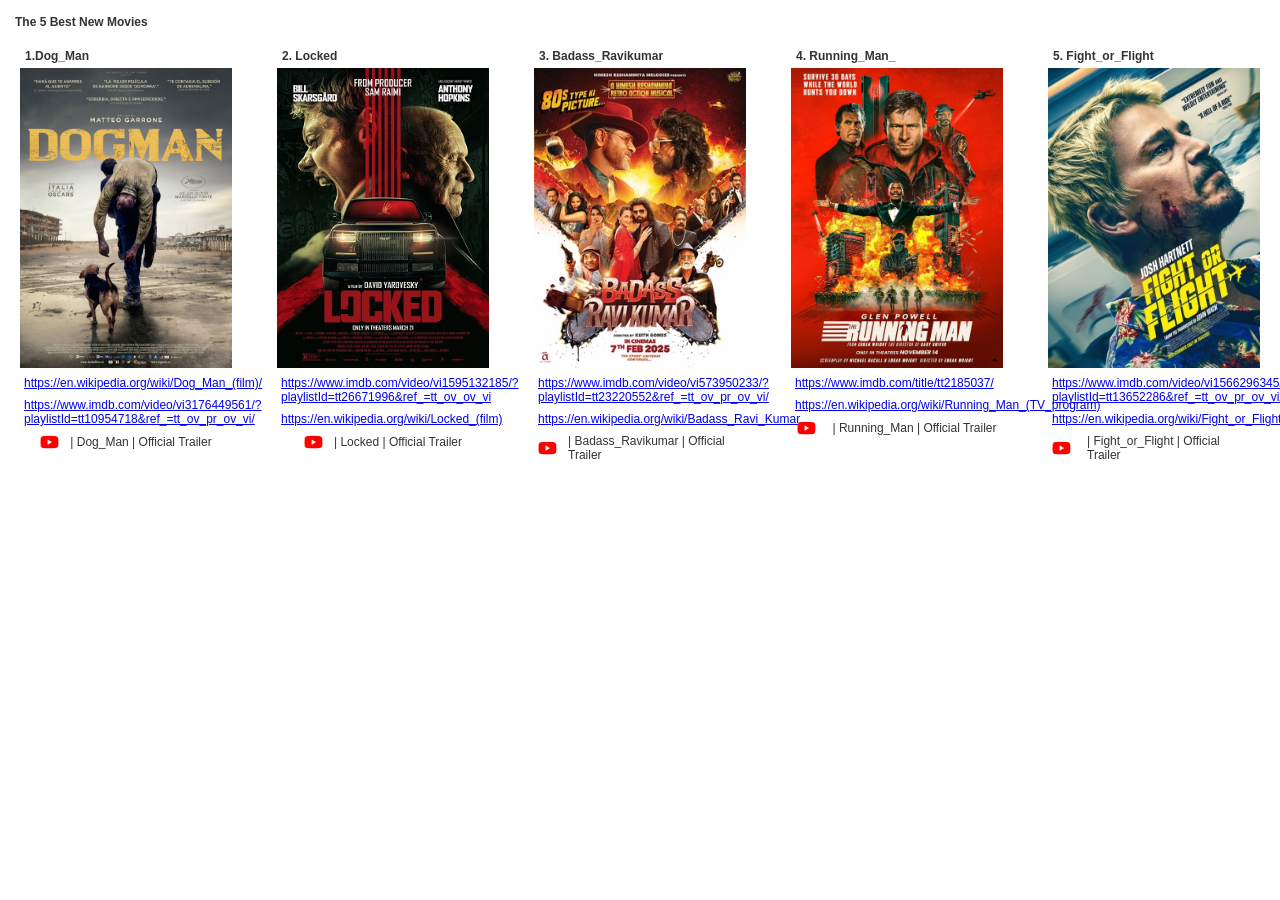
==== index.html @ d8723e89 "update" ====
<!DOCTYPE html>
<html lang="en">
<head>
    <meta charset="UTF-8">
    <meta name="viewport" content="width=device-width, initial-scale=1.0">
    <title>Responsive Layout</title>
    <link rel="stylesheet" href="style.css">
</head>
<body>

       <div class="wrapper">
    <h4>The 5 Best New Movies</h4>
    <div class="container">
        <!-- content -->
    </div>
</div>

    <div class="container">
        <div class="movie">
            <div class="header">
                <h4>1.Dog_Man</h4>
            </div>
            <div class="body">
                <img src="./images/Dog_man.jpg" alt="">
            </div>
            <div class="footer">
                <a href="https://en.wikipedia.org/wiki/Dog_Man_(film)/">https://en.wikipedia.org/wiki/Dog_Man_(film)/</a>
                <a href="https://www.imdb.com/video/vi3176449561/?playlistId=tt10954718&ref_=tt_ov_pr_ov_vi/">https://www.imdb.com/video/vi3176449561/?playlistId=tt10954718&ref_=tt_ov_pr_ov_vi/</a>
                <a href="https://www.youtube.com/watch?v=QaJbAennB_Q/" target="_blank" style="text-decoration: none;display: flex;justify-content: center;align-items: center;color:#333;">
                    <img src="./images/youtube.png" alt="YouTube Logo" style="margin-right: 10px;">
                    <span> | Dog_Man | Official Trailer</span>
                </a>
            </div>
        </div>

        <div class="movie">
            <div class="header">
                <h4>2. Locked</h4>
            </div>
            <div class="body">
                <img src="./images/Locked.jpg" alt="">
            </div>
            <div class="footer">
                <a href="https://www.imdb.com/video/vi1595132185/?playlistId=tt26671996&ref_=tt_ov_ov_vi">https://www.imdb.com/video/vi1595132185/?playlistId=tt26671996&ref_=tt_ov_ov_vi</a>
                <a href="https://en.wikipedia.org/wiki/Locked_(film)/">https://en.wikipedia.org/wiki/Locked_(film)</a>
                <a href="https://www.youtube.com/watch?v=MHAf0S9kEZw/" target="_blank" style="text-decoration: none;display: flex;justify-content: center;align-items: center;color:#333;">
                <img src="./images/youtube.png" alt="YouTube Logo" style="margin-right: 10px;">
                <span> | Locked | Official Trailer</span>
                </a>
            </div>
        </div>

        <div class="movie">
            <div class="header">
                <h4>3. Badass_Ravikumar</h4>
            </div>
            <div class="body">
                <img src="./images/Badass_Ravikumar.jpg" alt="">
            </div>
            <div class="footer">
                <a href="https://www.imdb.com/video/vi573950233/?playlistId=tt23220552&ref_=tt_ov_pr_ov_vi/">https://www.imdb.com/video/vi573950233/?playlistId=tt23220552&ref_=tt_ov_pr_ov_vi/</a>
                <a href="https://en.wikipedia.org/wiki/Badass_Ravi_Kumar/">https://en.wikipedia.org/wiki/Badass_Ravi_Kumar</a>
                <a href="https://www.youtube.com/watch?v=hWBdGt_CaZM/" target="_blank" style="text-decoration: none;display: flex;justify-content: center;align-items: center;color:#333;">
                    <img src="./images/youtube.png" alt="YouTube Logo" style="margin-right: 10px;">
                    <span> | Badass_Ravikumar | Official Trailer</span>
                </a>
            </div>
        </div>

        <div class="movie">
            <div class="header">
                <h4>4. Running_Man_</h4>
            </div>
            <div class="body">
                <img src="./images/Running_Man.jpg" alt="">
            </div>
            <div class="footer">
                <a href="https://www.imdb.com/title/tt2185037/">https://www.imdb.com/title/tt2185037/</a>
                <a href="https://en.wikipedia.org/wiki/Running_Man_(TV_program)/">https://en.wikipedia.org/wiki/Running_Man_(TV_program)</a>
                <a href="https://www.youtube.com/watch?v=KD18ddeFuyM/" target="_blank" style="text-decoration: none;display: flex;justify-content: center;align-items: center;color:#333;">
                    <img src="./images/youtube.png" alt="YouTube Logo" style="margin-right: 15px;">
                    <span> | Running_Man | Official Trailer</span>
                </a>
            </div>
        </div>

        <div class="movie">
            <div class="header">
                <h4>5. Fight_or_Flight</h4>
            </div>
            <div class="body">
                <img src="./images/Fight_or_Flight.jpeg" alt="">
            </div>
            <div class="footer">
                 <a href="https://www.imdb.com/video/vi1566296345/?playlistId=tt13652286&ref_=tt_ov_pr_ov_vi/">https://www.imdb.com/video/vi1566296345/?playlistId=tt13652286&ref_=tt_ov_pr_ov_vi/</a>
                 <a href="https://en.wikipedia.org/wiki/Fight_or_Flight_(2025_film)/">https://en.wikipedia.org/wiki/Fight_or_Flight_(2025_film)/</a>
                 <a href="https://www.youtube.com/watch?v=SdsHRpjfqEI&t=10s/" target="_blank" style="text-decoration: none;display: flex;justify-content: center;align-items: center;color:#333;">
                    <img src="./images/youtube.png" alt="YouTube Logo" style="margin-right: 15px;">
                    <span> | Fight_or_Flight | Official Trailer</span>
                </a>
            </div>
        </div>
    </div>
</body>
</html>
---- style.css ----
*{
    margin: 0;
    padding: 0;
    box-sizing: border-box;
}
body{
    padding: 10px;
    font-family:Verdana, Geneva, Tahoma, sans-serif;
}
.movie .body img{
    width: 100%;
    height: 300px;
}
.movie .footer img{
    width: 20px;
}
.container{
    display: grid;
    grid-template-columns: repeat(auto-fit, minmax(200px, 1fr));
    grid-gap: 25px;
}
.movie{
    padding: 10px;
}
a{
    font-size: 12px;
    padding: 4px;
    display: block;
}
h4{
    padding: 5px;
    font-size: 12px;
    color: #333;
}
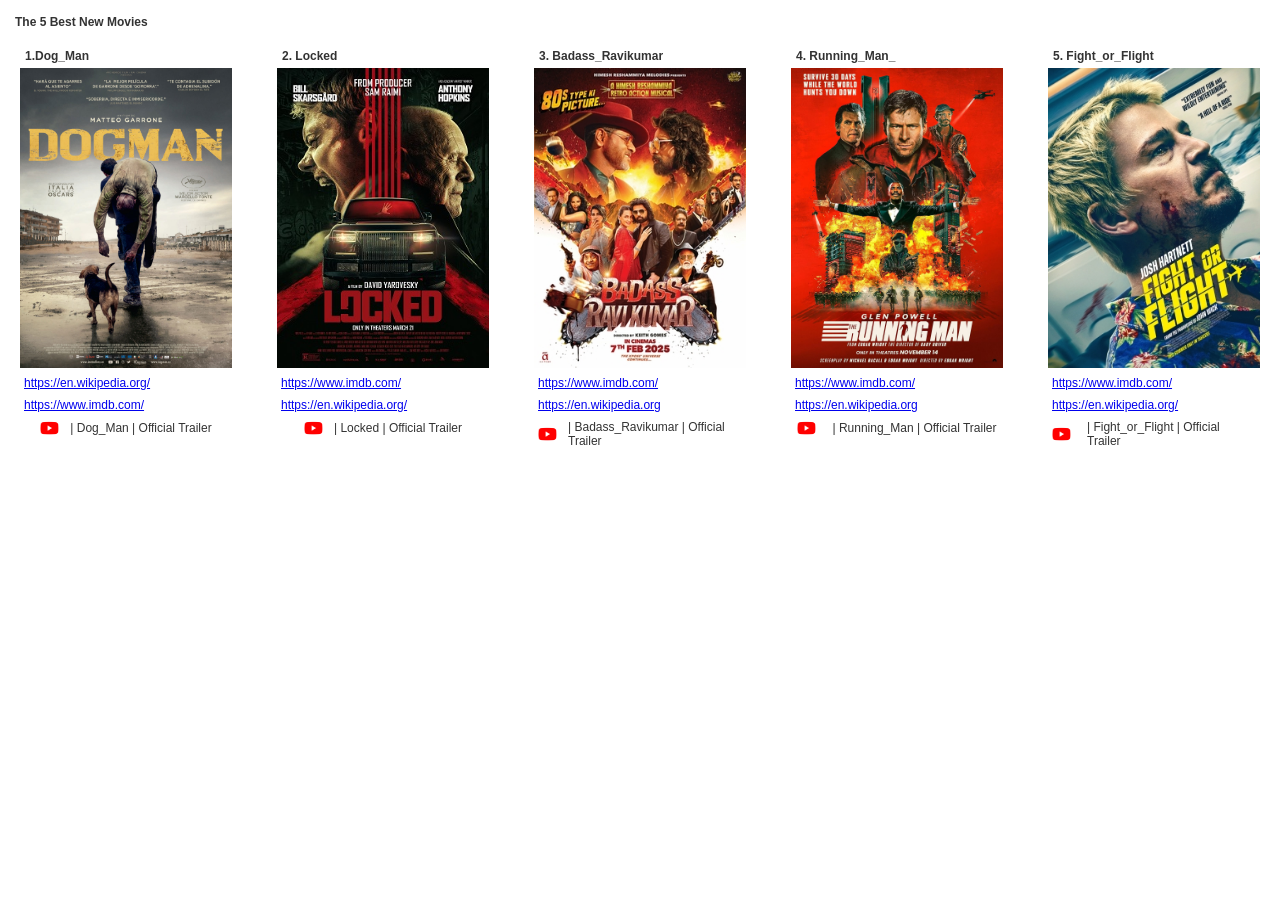
==== commit 3a0edd44: "update" ====
--- a/index.html
+++ b/index.html
@@ -24,8 +24,8 @@
                 <img src="./images/Dog_man.jpg" alt="">
             </div>
             <div class="footer">
-                <a href="https://en.wikipedia.org/wiki/Dog_Man_(film)/">https://en.wikipedia.org/wiki/Dog_Man_(film)/</a>
-                <a href="https://www.imdb.com/video/vi3176449561/?playlistId=tt10954718&ref_=tt_ov_pr_ov_vi/">https://www.imdb.com/video/vi3176449561/?playlistId=tt10954718&ref_=tt_ov_pr_ov_vi/</a>
+                <a href="https://en.wikipedia.org/wiki/Dog_Man_(film)/">https://en.wikipedia.org/</a>
+                <a href="https://www.imdb.com/video/vi3176449561/?playlistId=tt10954718&ref_=tt_ov_pr_ov_vi/">https://www.imdb.com/</a>
                 <a href="https://www.youtube.com/watch?v=QaJbAennB_Q/" target="_blank" style="text-decoration: none;display: flex;justify-content: center;align-items: center;color:#333;">
                     <img src="./images/youtube.png" alt="YouTube Logo" style="margin-right: 10px;">
                     <span> | Dog_Man | Official Trailer</span>
@@ -41,8 +41,8 @@
                 <img src="./images/Locked.jpg" alt="">
             </div>
             <div class="footer">
-                <a href="https://www.imdb.com/video/vi1595132185/?playlistId=tt26671996&ref_=tt_ov_ov_vi">https://www.imdb.com/video/vi1595132185/?playlistId=tt26671996&ref_=tt_ov_ov_vi</a>
-                <a href="https://en.wikipedia.org/wiki/Locked_(film)/">https://en.wikipedia.org/wiki/Locked_(film)</a>
+                <a href="https://www.imdb.com/video/vi1595132185/?playlistId=tt26671996&ref_=tt_ov_ov_vi">https://www.imdb.com/</a>
+                <a href="https://en.wikipedia.org/wiki/Locked_(film)/">https://en.wikipedia.org/</a>
                 <a href="https://www.youtube.com/watch?v=MHAf0S9kEZw/" target="_blank" style="text-decoration: none;display: flex;justify-content: center;align-items: center;color:#333;">
                 <img src="./images/youtube.png" alt="YouTube Logo" style="margin-right: 10px;">
                 <span> | Locked | Official Trailer</span>
@@ -58,8 +58,8 @@
                 <img src="./images/Badass_Ravikumar.jpg" alt="">
             </div>
             <div class="footer">
-                <a href="https://www.imdb.com/video/vi573950233/?playlistId=tt23220552&ref_=tt_ov_pr_ov_vi/">https://www.imdb.com/video/vi573950233/?playlistId=tt23220552&ref_=tt_ov_pr_ov_vi/</a>
-                <a href="https://en.wikipedia.org/wiki/Badass_Ravi_Kumar/">https://en.wikipedia.org/wiki/Badass_Ravi_Kumar</a>
+                <a href="https://www.imdb.com/video/vi573950233/?playlistId=tt23220552&ref_=tt_ov_pr_ov_vi/">https://www.imdb.com/</a>
+                <a href="https://en.wikipedia.org/wiki/Badass_Ravi_Kumar/">https://en.wikipedia.org</a>
                 <a href="https://www.youtube.com/watch?v=hWBdGt_CaZM/" target="_blank" style="text-decoration: none;display: flex;justify-content: center;align-items: center;color:#333;">
                     <img src="./images/youtube.png" alt="YouTube Logo" style="margin-right: 10px;">
                     <span> | Badass_Ravikumar | Official Trailer</span>
@@ -75,8 +75,8 @@
                 <img src="./images/Running_Man.jpg" alt="">
             </div>
             <div class="footer">
-                <a href="https://www.imdb.com/title/tt2185037/">https://www.imdb.com/title/tt2185037/</a>
-                <a href="https://en.wikipedia.org/wiki/Running_Man_(TV_program)/">https://en.wikipedia.org/wiki/Running_Man_(TV_program)</a>
+                <a href="https://www.imdb.com/title/tt2185037/">https://www.imdb.com/</a>
+                <a href="https://en.wikipedia.org/wiki/Running_Man_(TV_program)/">https://en.wikipedia.org</a>
                 <a href="https://www.youtube.com/watch?v=KD18ddeFuyM/" target="_blank" style="text-decoration: none;display: flex;justify-content: center;align-items: center;color:#333;">
                     <img src="./images/youtube.png" alt="YouTube Logo" style="margin-right: 15px;">
                     <span> | Running_Man | Official Trailer</span>
@@ -92,8 +92,8 @@
                 <img src="./images/Fight_or_Flight.jpeg" alt="">
             </div>
             <div class="footer">
-                 <a href="https://www.imdb.com/video/vi1566296345/?playlistId=tt13652286&ref_=tt_ov_pr_ov_vi/">https://www.imdb.com/video/vi1566296345/?playlistId=tt13652286&ref_=tt_ov_pr_ov_vi/</a>
-                 <a href="https://en.wikipedia.org/wiki/Fight_or_Flight_(2025_film)/">https://en.wikipedia.org/wiki/Fight_or_Flight_(2025_film)/</a>
+                 <a href="https://www.imdb.com/video/vi1566296345/?playlistId=tt13652286&ref_=tt_ov_pr_ov_vi/">https://www.imdb.com/</a>
+                 <a href="https://en.wikipedia.org/wiki/Fight_or_Flight_(2025_film)/">https://en.wikipedia.org/</a>
                  <a href="https://www.youtube.com/watch?v=SdsHRpjfqEI&t=10s/" target="_blank" style="text-decoration: none;display: flex;justify-content: center;align-items: center;color:#333;">
                     <img src="./images/youtube.png" alt="YouTube Logo" style="margin-right: 15px;">
                     <span> | Fight_or_Flight | Official Trailer</span>
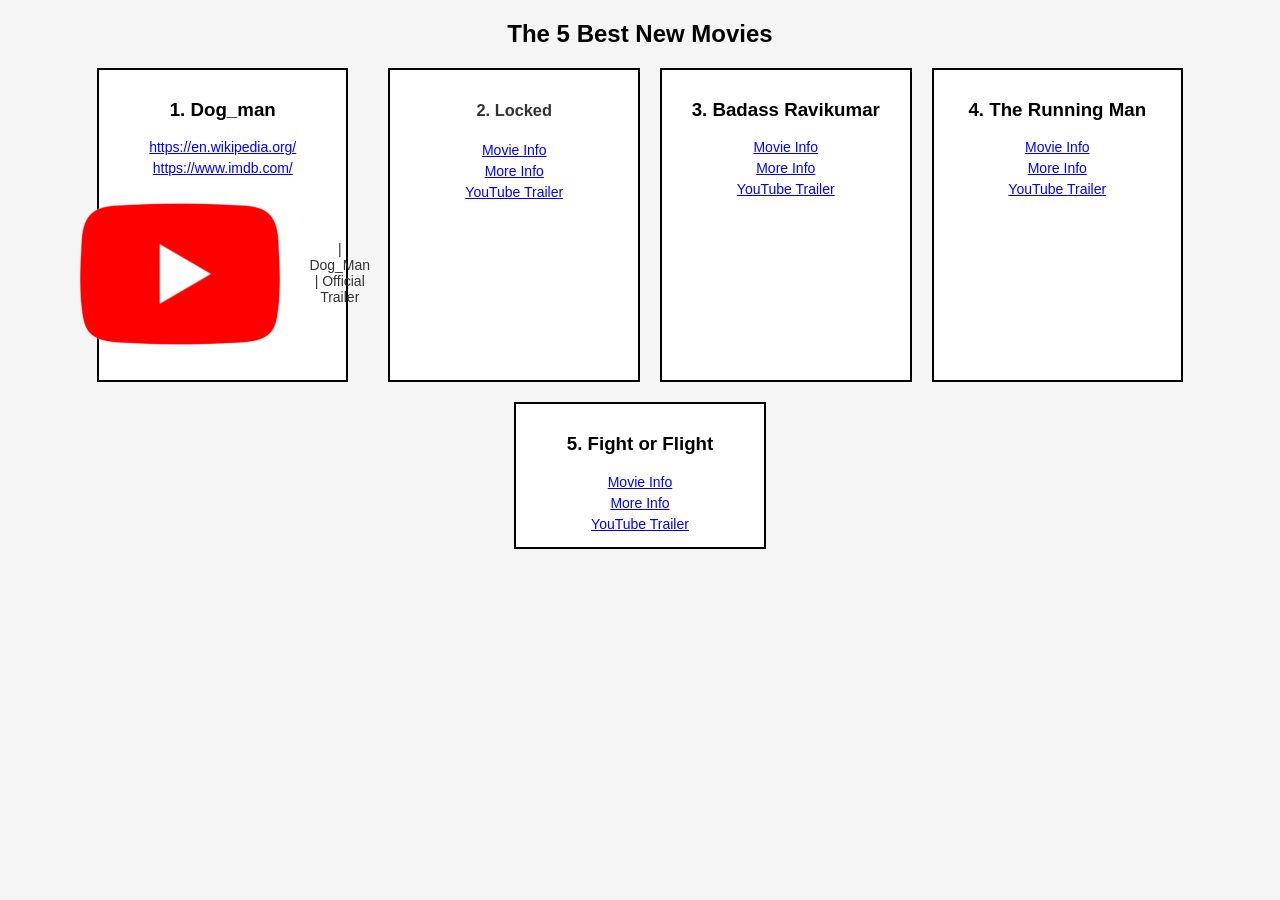
==== commit 285bd44d: "Update index.html update" ====
--- a/index.html
+++ b/index.html
@@ -1,106 +1,55 @@
 <!DOCTYPE html>
-<html lang="en">
+<html>
 <head>
-    <meta charset="UTF-8">
-    <meta name="viewport" content="width=device-width, initial-scale=1.0">
-    <title>Responsive Layout</title>
-    <link rel="stylesheet" href="style.css">
+<title>Responsive Movie Layout</title>
+<link rel="stylesheet" href="style.css">
 </head>
+
 <body>
 
-       <div class="wrapper">
-    <h4>The 5 Best New Movies</h4>
-    <div class="container">
-        <!-- content -->
-    </div>
+<h2>The 5 Best New Movies</h2>
+
+<div class="movie-container">
+
+<div class="movie">
+<h3>1. Dog_man</h3>
+<a href="https://en.wikipedia.org/wiki/Dog_Man_(film)/">https://en.wikipedia.org/</a>
+<a href="https://www.imdb.com/video/vi3176449561/?playlistId=tt10954718&ref_=tt_ov_pr_ov_vi/">https://www.imdb.com/</a>
+<a href="https://www.youtube.com/watch?v=QaJbAennB_Q/" target="_blank" style="text-decoration: none;display: flex;justify-content: center;align-items: center;color:#333;">
+<img src="./images/youtube.png" alt="YouTube Logo" style="margin-right: 10px;">
+<span> | Dog_Man | Official Trailer</span>
+
 </div>
 
-    <div class="container">
-        <div class="movie">
-            <div class="header">
-                <h4>1.Dog_Man</h4>
-            </div>
-            <div class="body">
-                <img src="./images/Dog_man.jpg" alt="">
-            </div>
-            <div class="footer">
-                <a href="https://en.wikipedia.org/wiki/Dog_Man_(film)/">https://en.wikipedia.org/</a>
-                <a href="https://www.imdb.com/video/vi3176449561/?playlistId=tt10954718&ref_=tt_ov_pr_ov_vi/">https://www.imdb.com/</a>
-                <a href="https://www.youtube.com/watch?v=QaJbAennB_Q/" target="_blank" style="text-decoration: none;display: flex;justify-content: center;align-items: center;color:#333;">
-                    <img src="./images/youtube.png" alt="YouTube Logo" style="margin-right: 10px;">
-                    <span> | Dog_Man | Official Trailer</span>
-                </a>
-            </div>
-        </div>
+<div class="movie">
+<h3>2. Locked</h3>
+<a href="#">Movie Info</a>
+<a href="#">More Info</a>
+<a href="#">YouTube Trailer</a>
+</div>
 
-        <div class="movie">
-            <div class="header">
-                <h4>2. Locked</h4>
-            </div>
-            <div class="body">
-                <img src="./images/Locked.jpg" alt="">
-            </div>
-            <div class="footer">
-                <a href="https://www.imdb.com/video/vi1595132185/?playlistId=tt26671996&ref_=tt_ov_ov_vi">https://www.imdb.com/</a>
-                <a href="https://en.wikipedia.org/wiki/Locked_(film)/">https://en.wikipedia.org/</a>
-                <a href="https://www.youtube.com/watch?v=MHAf0S9kEZw/" target="_blank" style="text-decoration: none;display: flex;justify-content: center;align-items: center;color:#333;">
-                <img src="./images/youtube.png" alt="YouTube Logo" style="margin-right: 10px;">
-                <span> | Locked | Official Trailer</span>
-                </a>
-            </div>
-        </div>
+<div class="movie">
+<h3>3. Badass Ravikumar</h3>
+<a href="#">Movie Info</a>
+<a href="#">More Info</a>
+<a href="#">YouTube Trailer</a>
+</div>
 
-        <div class="movie">
-            <div class="header">
-                <h4>3. Badass_Ravikumar</h4>
-            </div>
-            <div class="body">
-                <img src="./images/Badass_Ravikumar.jpg" alt="">
-            </div>
-            <div class="footer">
-                <a href="https://www.imdb.com/video/vi573950233/?playlistId=tt23220552&ref_=tt_ov_pr_ov_vi/">https://www.imdb.com/</a>
-                <a href="https://en.wikipedia.org/wiki/Badass_Ravi_Kumar/">https://en.wikipedia.org</a>
-                <a href="https://www.youtube.com/watch?v=hWBdGt_CaZM/" target="_blank" style="text-decoration: none;display: flex;justify-content: center;align-items: center;color:#333;">
-                    <img src="./images/youtube.png" alt="YouTube Logo" style="margin-right: 10px;">
-                    <span> | Badass_Ravikumar | Official Trailer</span>
-                </a>
-            </div>
-        </div>
+<div class="movie">
+<h3>4. The Running Man</h3>
+<a href="#">Movie Info</a>
+<a href="#">More Info</a>
+<a href="#">YouTube Trailer</a>
+</div>
 
-        <div class="movie">
-            <div class="header">
-                <h4>4. Running_Man_</h4>
-            </div>
-            <div class="body">
-                <img src="./images/Running_Man.jpg" alt="">
-            </div>
-            <div class="footer">
-                <a href="https://www.imdb.com/title/tt2185037/">https://www.imdb.com/</a>
-                <a href="https://en.wikipedia.org/wiki/Running_Man_(TV_program)/">https://en.wikipedia.org</a>
-                <a href="https://www.youtube.com/watch?v=KD18ddeFuyM/" target="_blank" style="text-decoration: none;display: flex;justify-content: center;align-items: center;color:#333;">
-                    <img src="./images/youtube.png" alt="YouTube Logo" style="margin-right: 15px;">
-                    <span> | Running_Man | Official Trailer</span>
-                </a>
-            </div>
-        </div>
+<div class="movie">
+<h3>5. Fight or Flight</h3>
+<a href="#">Movie Info</a>
+<a href="#">More Info</a>
+<a href="#">YouTube Trailer</a>
+</div>
 
-        <div class="movie">
-            <div class="header">
-                <h4>5. Fight_or_Flight</h4>
-            </div>
-            <div class="body">
-                <img src="./images/Fight_or_Flight.jpeg" alt="">
-            </div>
-            <div class="footer">
-                 <a href="https://www.imdb.com/video/vi1566296345/?playlistId=tt13652286&ref_=tt_ov_pr_ov_vi/">https://www.imdb.com/</a>
-                 <a href="https://en.wikipedia.org/wiki/Fight_or_Flight_(2025_film)/">https://en.wikipedia.org/</a>
-                 <a href="https://www.youtube.com/watch?v=SdsHRpjfqEI&t=10s/" target="_blank" style="text-decoration: none;display: flex;justify-content: center;align-items: center;color:#333;">
-                    <img src="./images/youtube.png" alt="YouTube Logo" style="margin-right: 15px;">
-                    <span> | Fight_or_Flight | Official Trailer</span>
-                </a>
-            </div>
-        </div>
-    </div>
+</div>
+
 </body>
-</html>
-
+</html>
--- a/style.css
+++ b/style.css
@@ -1,37 +1,60 @@
-*{
-    margin: 0;
-    padding: 0;
-    box-sizing: border-box;
-}
 body{
-    padding: 10px;
-    font-family:Verdana, Geneva, Tahoma, sans-serif;
-}
-.movie .body img{
-    width: 100%;
-    height: 300px;
-}
-.movie .footer img{
-    width: 20px;
-}
-.container{
-    display: grid;
-    grid-template-columns: repeat(auto-fit, minmax(200px, 1fr));
-    grid-gap: 25px;
-}
-.movie{
-    padding: 10px;
-}
-a{
-    font-size: 12px;
-    padding: 4px;
-    display: block;
-}
-h4{
-    padding: 5px;
-    font-size: 12px;
-    color: #333;
+font-family: Arial;
+background:#f5f5f5;
+text-align:center;
 }
 
-  
+.title{
+margin:30px;
+}
 
+.movie-container{
+display:flex;
+flex-wrap:wrap;
+justify-content:center;
+gap:20px;
+}
+
+.movie{
+border:2px solid black;
+padding:10px;
+background:white;
+width:200px;
+}
+
+.movie img{
+width:100%;
+}
+
+.movie a{
+display:block;
+color:blue;
+margin:5px 0;
+font-size:14px;
+}
+
+.youtube img{
+width:40px;
+vertical-align:middle;
+}
+
+/* > 900px */
+@media (min-width:901px){
+.movie{
+width:18%;
+}
+}
+
+/* 601px - 900px */
+@media (min-width:601px) and (max-width:900px){
+.movie{
+width:40%;
+}
+}
+
+/* < 601px */
+@media (max-width:600px){
+.movie{
+width:90%;
+}
+}
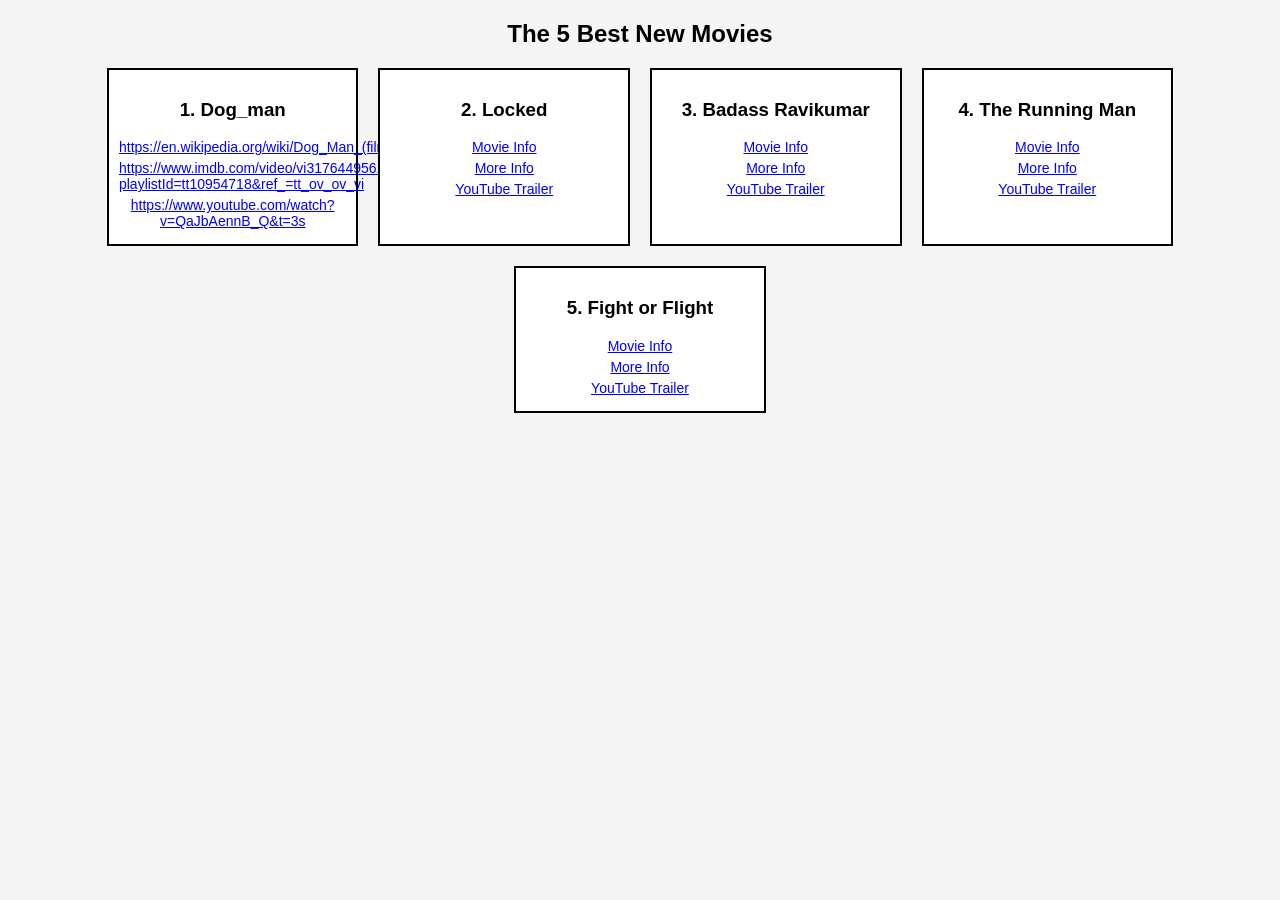
==== commit 291f7d39: "update" ====
--- a/index.html
+++ b/index.html
@@ -13,12 +13,9 @@
 
 <div class="movie">
 <h3>1. Dog_man</h3>
-<a href="https://en.wikipedia.org/wiki/Dog_Man_(film)/">https://en.wikipedia.org/</a>
-<a href="https://www.imdb.com/video/vi3176449561/?playlistId=tt10954718&ref_=tt_ov_pr_ov_vi/">https://www.imdb.com/</a>
-<a href="https://www.youtube.com/watch?v=QaJbAennB_Q/" target="_blank" style="text-decoration: none;display: flex;justify-content: center;align-items: center;color:#333;">
-<img src="./images/youtube.png" alt="YouTube Logo" style="margin-right: 10px;">
-<span> | Dog_Man | Official Trailer</span>
-
+<a href="#">https://en.wikipedia.org/wiki/Dog_Man_(film)</a>
+<a href="#">https://www.imdb.com/video/vi3176449561/?playlistId=tt10954718&ref_=tt_ov_ov_vi</a>
+<a href="#">https://www.youtube.com/watch?v=QaJbAennB_Q&t=3s</a>
 </div>
 
 <div class="movie">
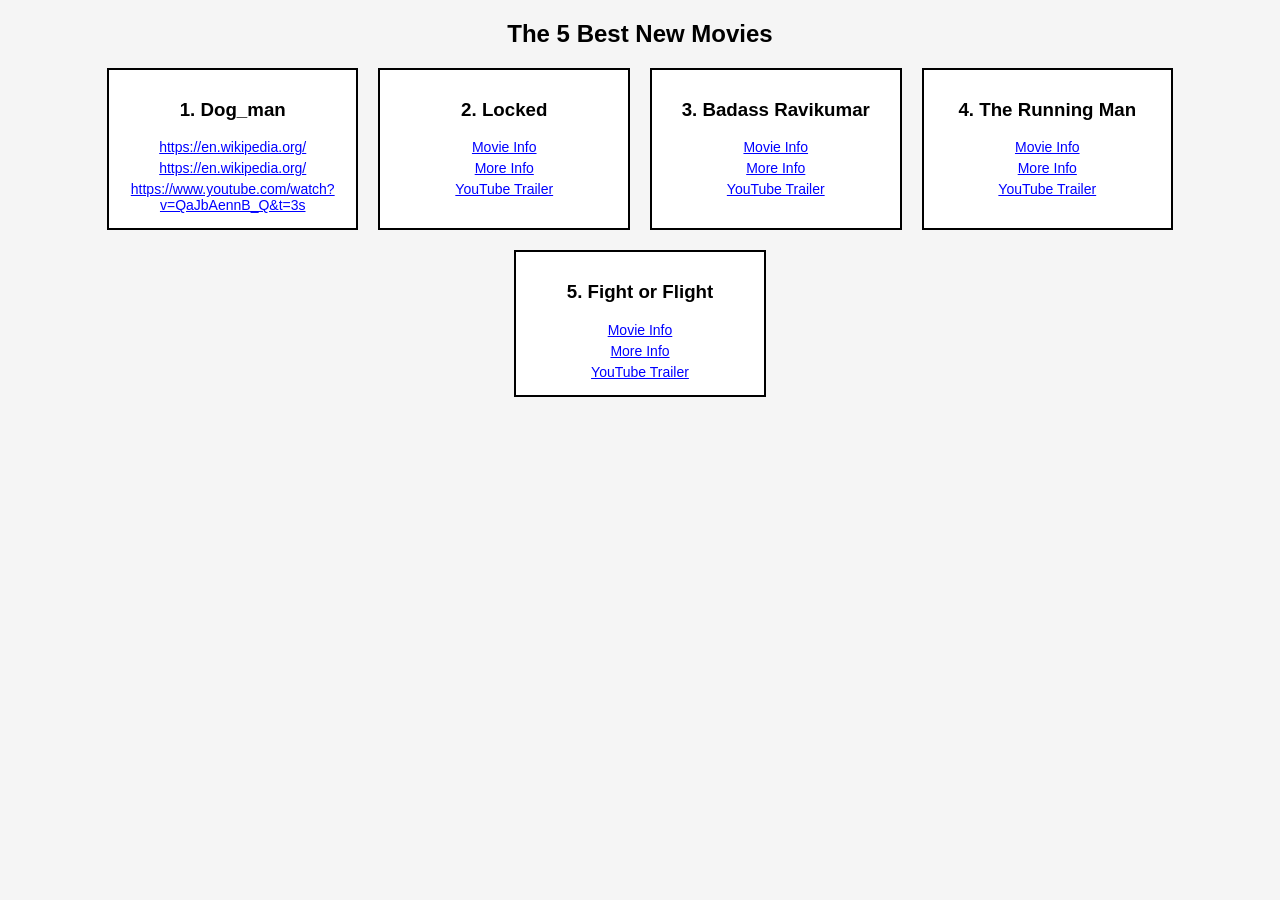
==== commit 20ee4b97: "update" ====
--- a/index.html
+++ b/index.html
@@ -13,8 +13,8 @@
 
 <div class="movie">
 <h3>1. Dog_man</h3>
-<a href="#">https://en.wikipedia.org/wiki/Dog_Man_(film)</a>
-<a href="#">https://www.imdb.com/video/vi3176449561/?playlistId=tt10954718&ref_=tt_ov_ov_vi</a>
+<a href="#"https://en.wikipedia.org/wiki/Dog_Man_(film)/">https://en.wikipedia.org/</a>
+<a href="#"https://en.wikipedia.org/wiki/Dog_Man_(film)/">https://en.wikipedia.org/</a>
 <a href="#">https://www.youtube.com/watch?v=QaJbAennB_Q&t=3s</a>
 </div>
 
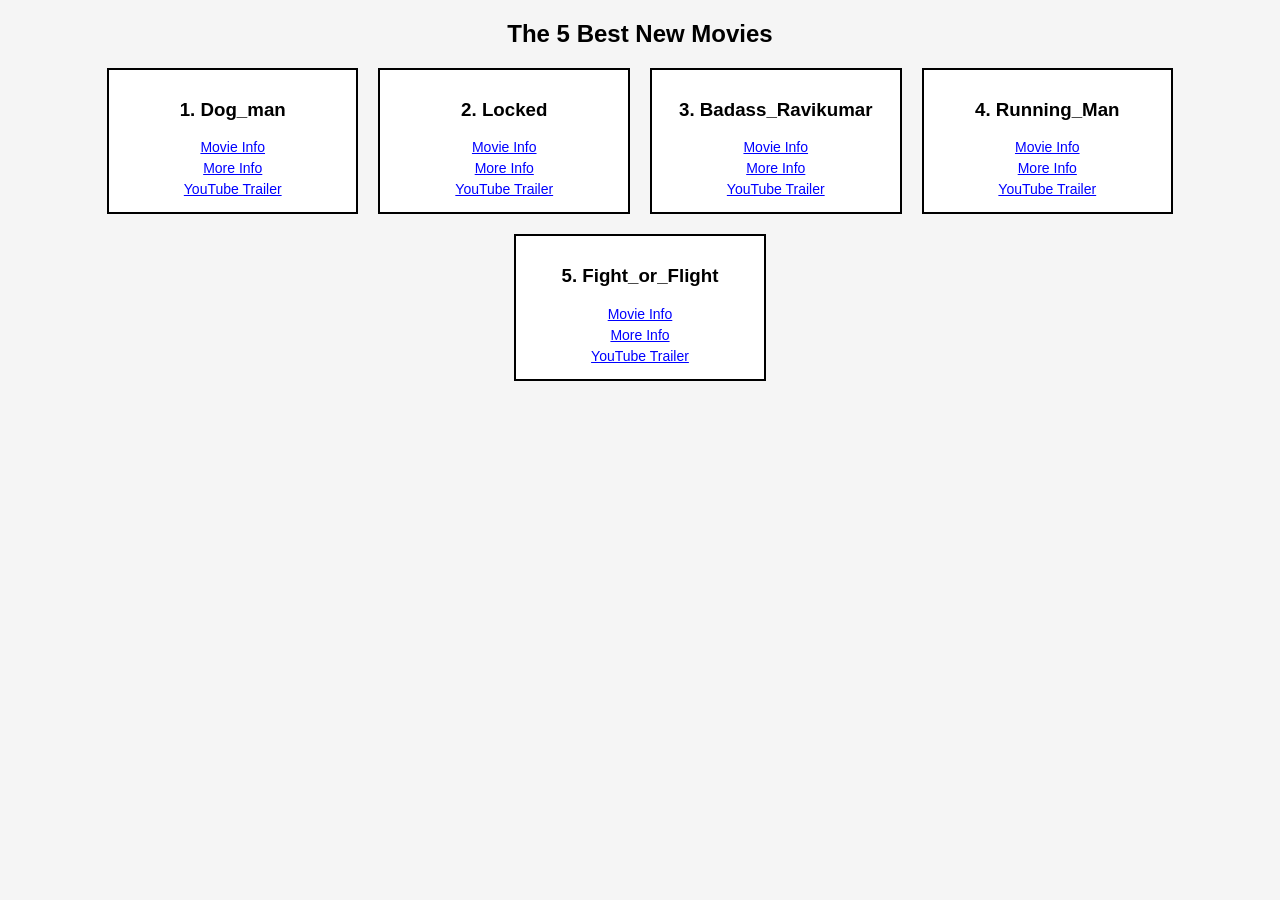
==== commit 8c6982bb: "update" ====
--- a/index.html
+++ b/index.html
@@ -13,9 +13,9 @@
 
 <div class="movie">
 <h3>1. Dog_man</h3>
-<a href="#"https://en.wikipedia.org/wiki/Dog_Man_(film)/">https://en.wikipedia.org/</a>
-<a href="#"https://en.wikipedia.org/wiki/Dog_Man_(film)/">https://en.wikipedia.org/</a>
-<a href="#">https://www.youtube.com/watch?v=QaJbAennB_Q&t=3s</a>
+<a href="#">Movie Info</a>
+<a href="#">More Info</a>
+<a href="#">YouTube Trailer</a>
 </div>
 
 <div class="movie">
@@ -26,21 +26,21 @@
 </div>
 
 <div class="movie">
-<h3>3. Badass Ravikumar</h3>
+<h3>3. Badass_Ravikumar</h3>
 <a href="#">Movie Info</a>
 <a href="#">More Info</a>
 <a href="#">YouTube Trailer</a>
 </div>
 
 <div class="movie">
-<h3>4. The Running Man</h3>
+<h3>4. Running_Man</h3>
 <a href="#">Movie Info</a>
 <a href="#">More Info</a>
 <a href="#">YouTube Trailer</a>
 </div>
 
 <div class="movie">
-<h3>5. Fight or Flight</h3>
+<h3>5. Fight_or_Flight</h3>
 <a href="#">Movie Info</a>
 <a href="#">More Info</a>
 <a href="#">YouTube Trailer</a>
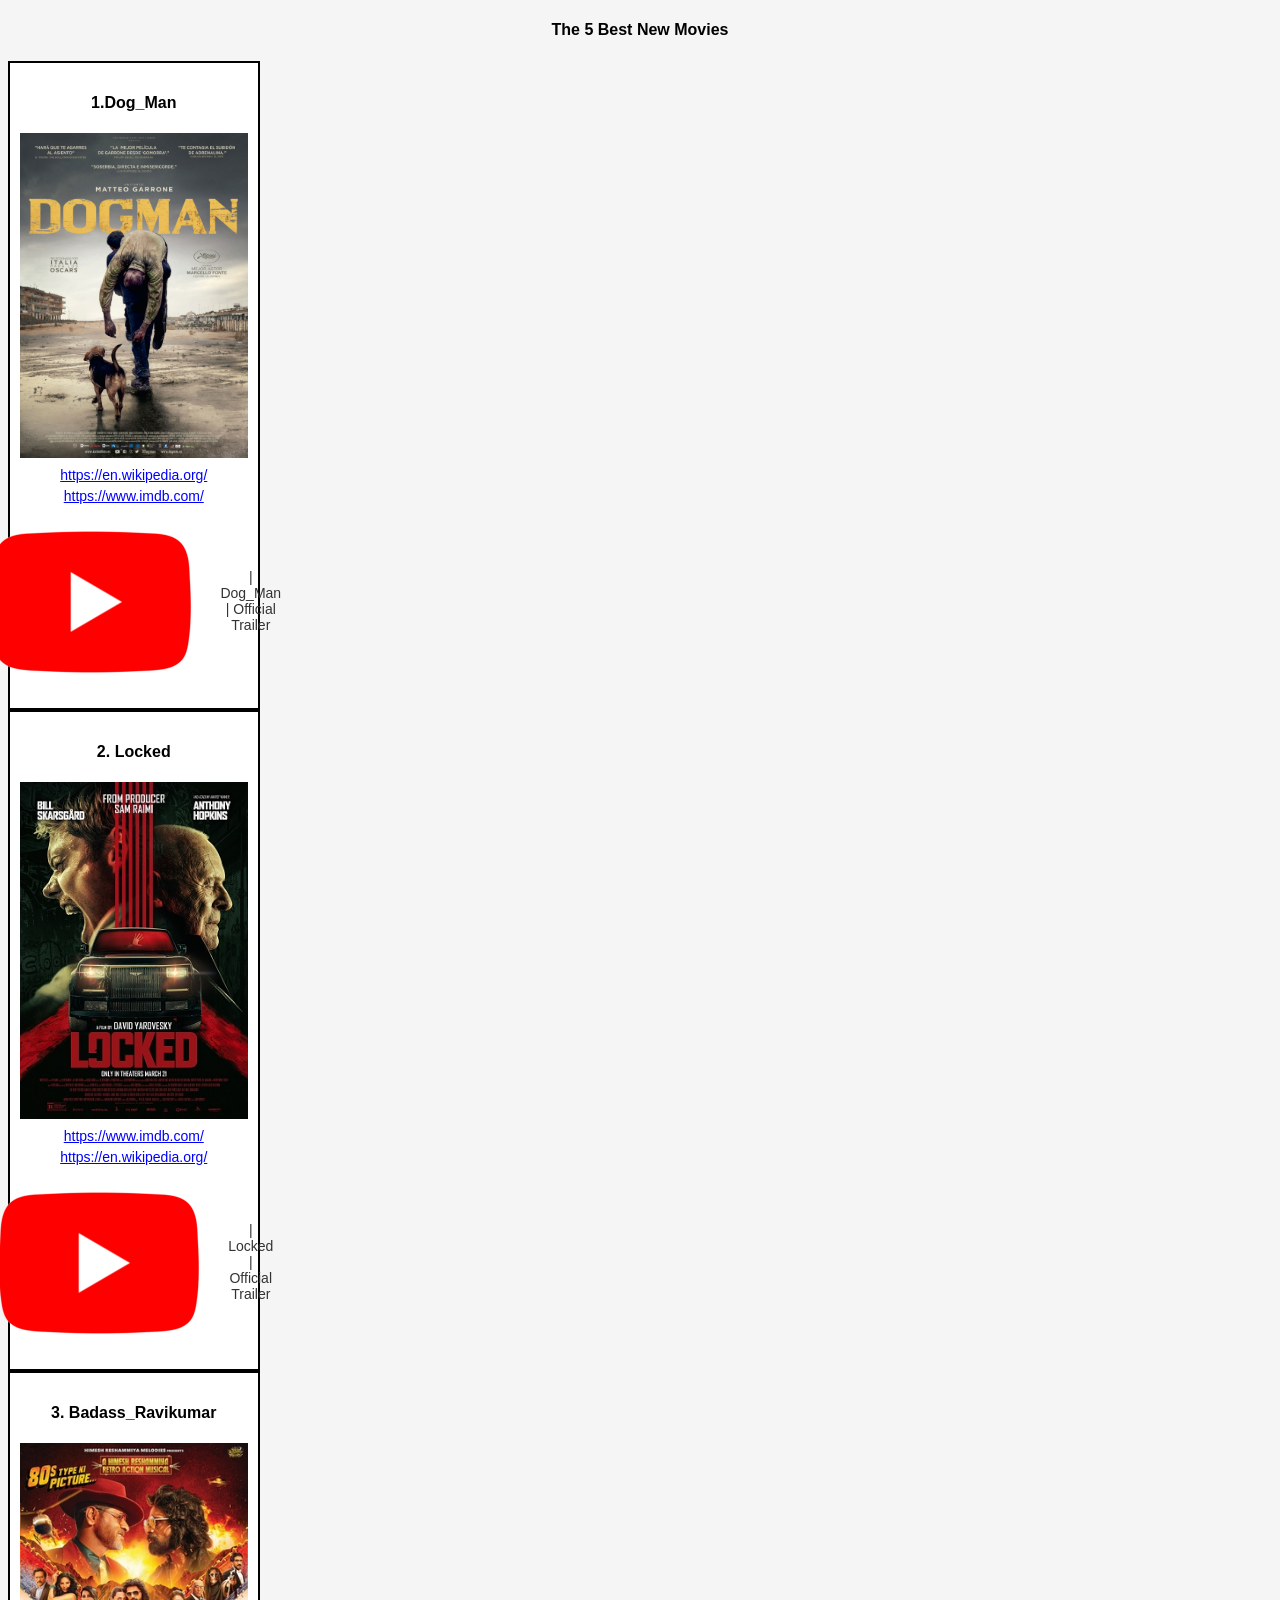
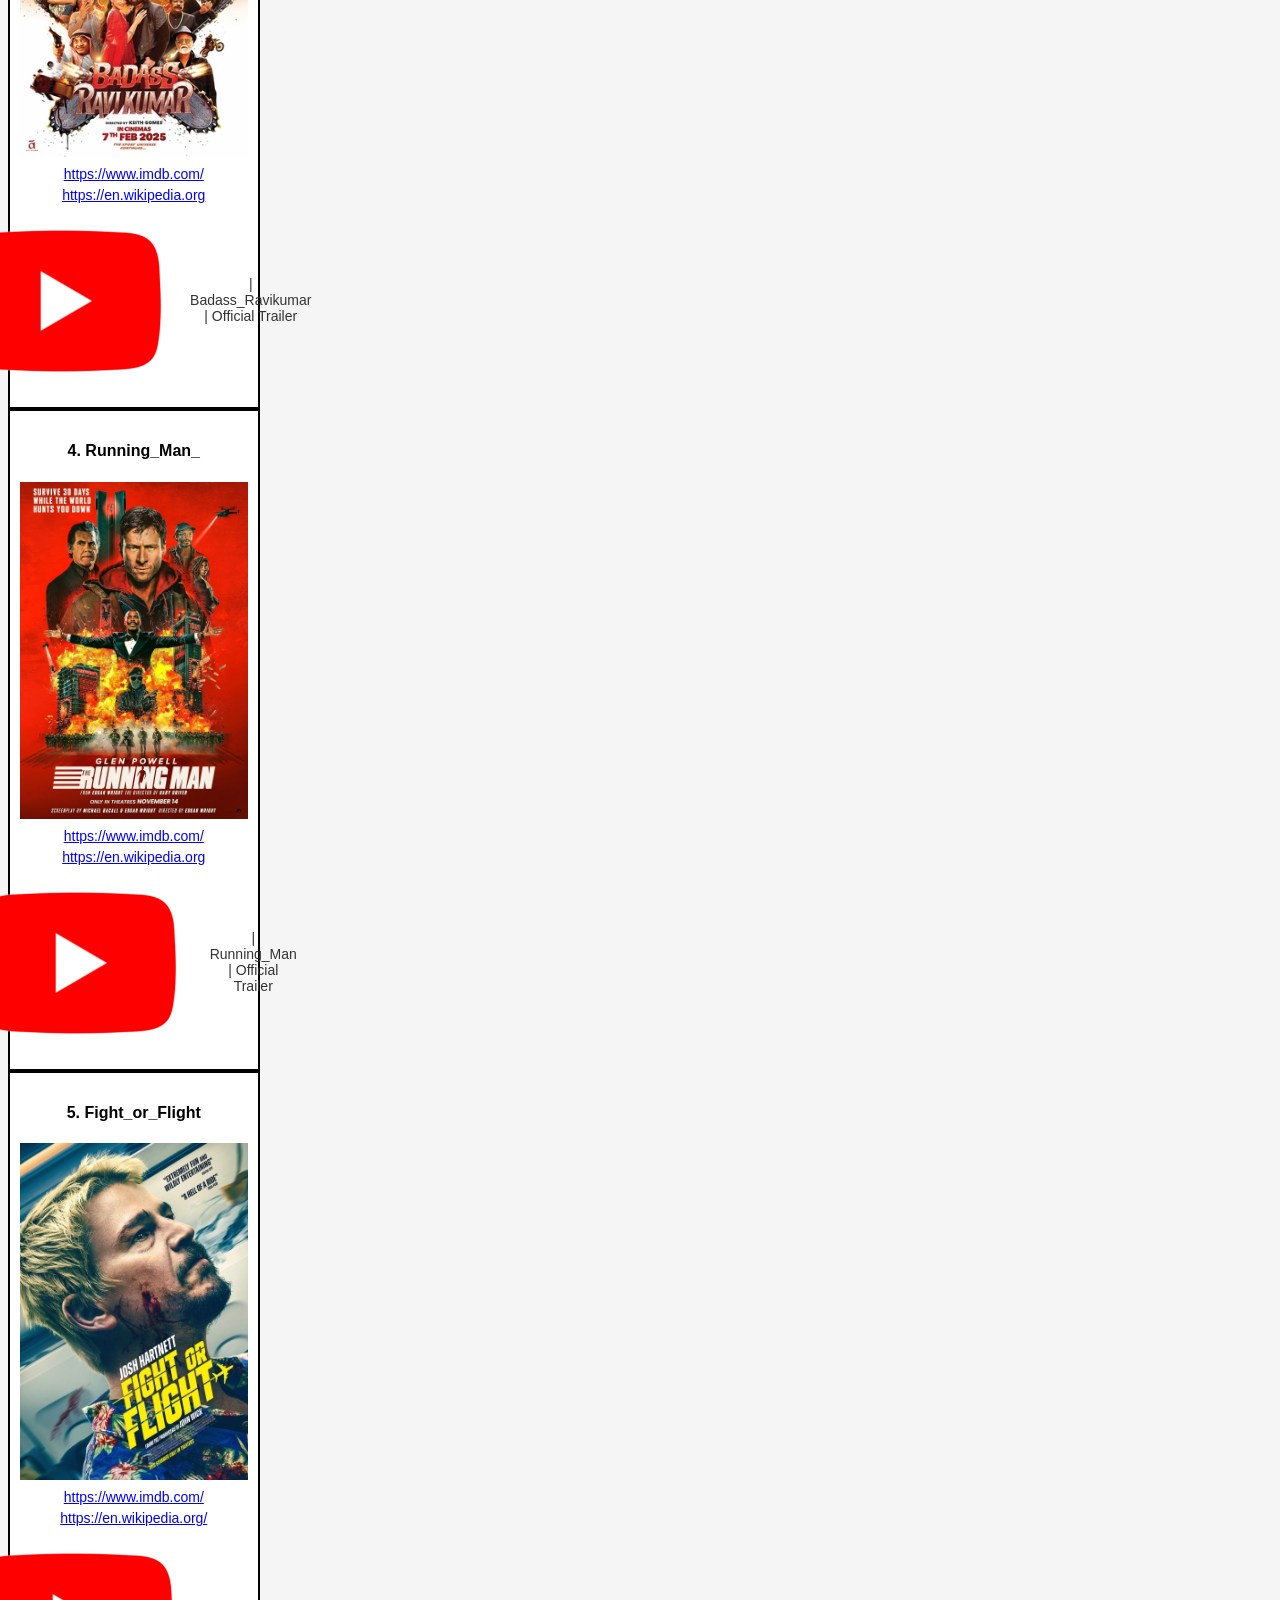
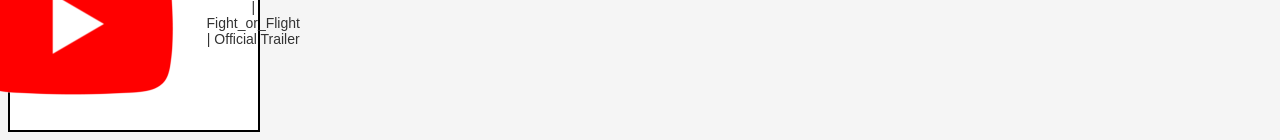
==== commit b7ba0686: "update" ====
--- a/index.html
+++ b/index.html
@@ -1,52 +1,107 @@
 <!DOCTYPE html>
-<html>
+<html lang="en">
 <head>
-<title>Responsive Movie Layout</title>
-<link rel="stylesheet" href="style.css">
+    <meta charset="UTF-8">
+    <meta name="viewport" content="width=device-width, initial-scale=1.0">
+    <title>Responsive Layout</title>
+    <link rel="stylesheet" href="style.css">
 </head>
-
 <body>
 
-<h2>The 5 Best New Movies</h2>
-
-<div class="movie-container">
-
-<div class="movie">
-<h3>1. Dog_man</h3>
-<a href="#">Movie Info</a>
-<a href="#">More Info</a>
-<a href="#">YouTube Trailer</a>
+       <div class="wrapper">
+    <h4>The 5 Best New Movies</h4>
+    <div class="container">
+        <!-- content -->
+    </div>
 </div>
 
-<div class="movie">
-<h3>2. Locked</h3>
-<a href="#">Movie Info</a>
-<a href="#">More Info</a>
-<a href="#">YouTube Trailer</a>
-</div>
+    <div class="container">
+        <div class="movie">
+            <div class="header">
+                <h4>1.Dog_Man</h4>
+            </div>
+            <div class="body">
+                <img src="./images/Dog_man.jpg" alt="">
+            </div>
+            <div class="footer">
+                <a href="https://en.wikipedia.org/wiki/Dog_Man_(film)/">https://en.wikipedia.org/</a>
+                <a href="https://www.imdb.com/video/vi3176449561/?playlistId=tt10954718&ref_=tt_ov_pr_ov_vi/">https://www.imdb.com/</a>
+                <a href="https://www.youtube.com/watch?v=QaJbAennB_Q/" target="_blank" style="text-decoration: none;display: flex;justify-content: center;align-items: center;color:#333;">
+                    <img src="./images/youtube.png" alt="YouTube Logo" style="margin-right: 10px;">
+                    <span> | Dog_Man | Official Trailer</span>
+                </a>
+            </div>
+        </div>
 
-<div class="movie">
-<h3>3. Badass_Ravikumar</h3>
-<a href="#">Movie Info</a>
-<a href="#">More Info</a>
-<a href="#">YouTube Trailer</a>
-</div>
+        <div class="movie">
+            <div class="header">
+                <h4>2. Locked</h4>
+            </div>
+            <div class="body">
+                <img src="./images/Locked.jpg" alt="">
+            </div>
+            <div class="footer">
+                <a href="https://www.imdb.com/video/vi1595132185/?playlistId=tt26671996&ref_=tt_ov_ov_vi">https://www.imdb.com/</a>
+                <a href="https://en.wikipedia.org/wiki/Locked_(film)/">https://en.wikipedia.org/</a>
+                <a href="https://www.youtube.com/watch?v=MHAf0S9kEZw/" target="_blank" style="text-decoration: none;display: flex;justify-content: center;align-items: center;color:#333;">
+                <img src="./images/youtube.png" alt="YouTube Logo" style="margin-right: 10px;">
+                <span> | Locked | Official Trailer</span>
+                </a>
+            </div>
+        </div>
 
-<div class="movie">
-<h3>4. Running_Man</h3>
-<a href="#">Movie Info</a>
-<a href="#">More Info</a>
-<a href="#">YouTube Trailer</a>
-</div>
+        <div class="movie">
+            <div class="header">
+                <h4>3. Badass_Ravikumar</h4>
+            </div>
+            <div class="body">
+                <img src="./images/Badass_Ravikumar.jpg" alt="">
+            </div>
+            <div class="footer">
+                <a href="https://www.imdb.com/video/vi573950233/?playlistId=tt23220552&ref_=tt_ov_pr_ov_vi/">https://www.imdb.com/</a>
+                <a href="https://en.wikipedia.org/wiki/Badass_Ravi_Kumar/">https://en.wikipedia.org</a>
+                <a href="https://www.youtube.com/watch?v=hWBdGt_CaZM/" target="_blank" style="text-decoration: none;display: flex;justify-content: center;align-items: center;color:#333;">
+                    <img src="./images/youtube.png" alt="YouTube Logo" style="margin-right: 10px;">
+                    <span> | Badass_Ravikumar | Official Trailer</span>
+                </a>
+            </div>
+        </div>
 
-<div class="movie">
-<h3>5. Fight_or_Flight</h3>
-<a href="#">Movie Info</a>
-<a href="#">More Info</a>
-<a href="#">YouTube Trailer</a>
-</div>
+        <div class="movie">
+            <div class="header">
+                <h4>4. Running_Man_</h4>
+            </div>
+            <div class="body">
+                <img src="./images/Running_Man.jpg" alt="">
+            </div>
+            <div class="footer">
+                <a href="https://www.imdb.com/title/tt2185037/">https://www.imdb.com/</a>
+                <a href="https://en.wikipedia.org/wiki/Running_Man_(TV_program)/">https://en.wikipedia.org</a>
+                <a href="https://www.youtube.com/watch?v=KD18ddeFuyM/" target="_blank" style="text-decoration: none;display: flex;justify-content: center;align-items: center;color:#333;">
+                    <img src="./images/youtube.png" alt="YouTube Logo" style="margin-right: 15px;">
+                    <span> | Running_Man | Official Trailer</span>
+                </a>
+            </div>
+        </div>
 
-</div>
+        <div class="movie">
+            <div class="header">
+                <h4>5. Fight_or_Flight</h4>
+            </div>
+            <div class="body">
+                <img src="./images/Fight_or_Flight.jpeg" alt="">
+            </div>
+            <div class="footer">
+                 <a href="https://www.imdb.com/video/vi1566296345/?playlistId=tt13652286&ref_=tt_ov_pr_ov_vi/">https://www.imdb.com/</a>
+                 <a href="https://en.wikipedia.org/wiki/Fight_or_Flight_(2025_film)/">https://en.wikipedia.org/</a>
+                 <a href="https://www.youtube.com/watch?v=SdsHRpjfqEI&t=10s/" target="_blank" style="text-decoration: none;display: flex;justify-content: center;align-items: center;color:#333;">
+                    <img src="./images/youtube.png" alt="YouTube Logo" style="margin-right: 15px;">
+                    <span> | Fight_or_Flight | Official Trailer</span>
+                </a>
+            </div>
+        </div>
+    </div>
+</body>
+</html>
 
-</body>
-</html>+
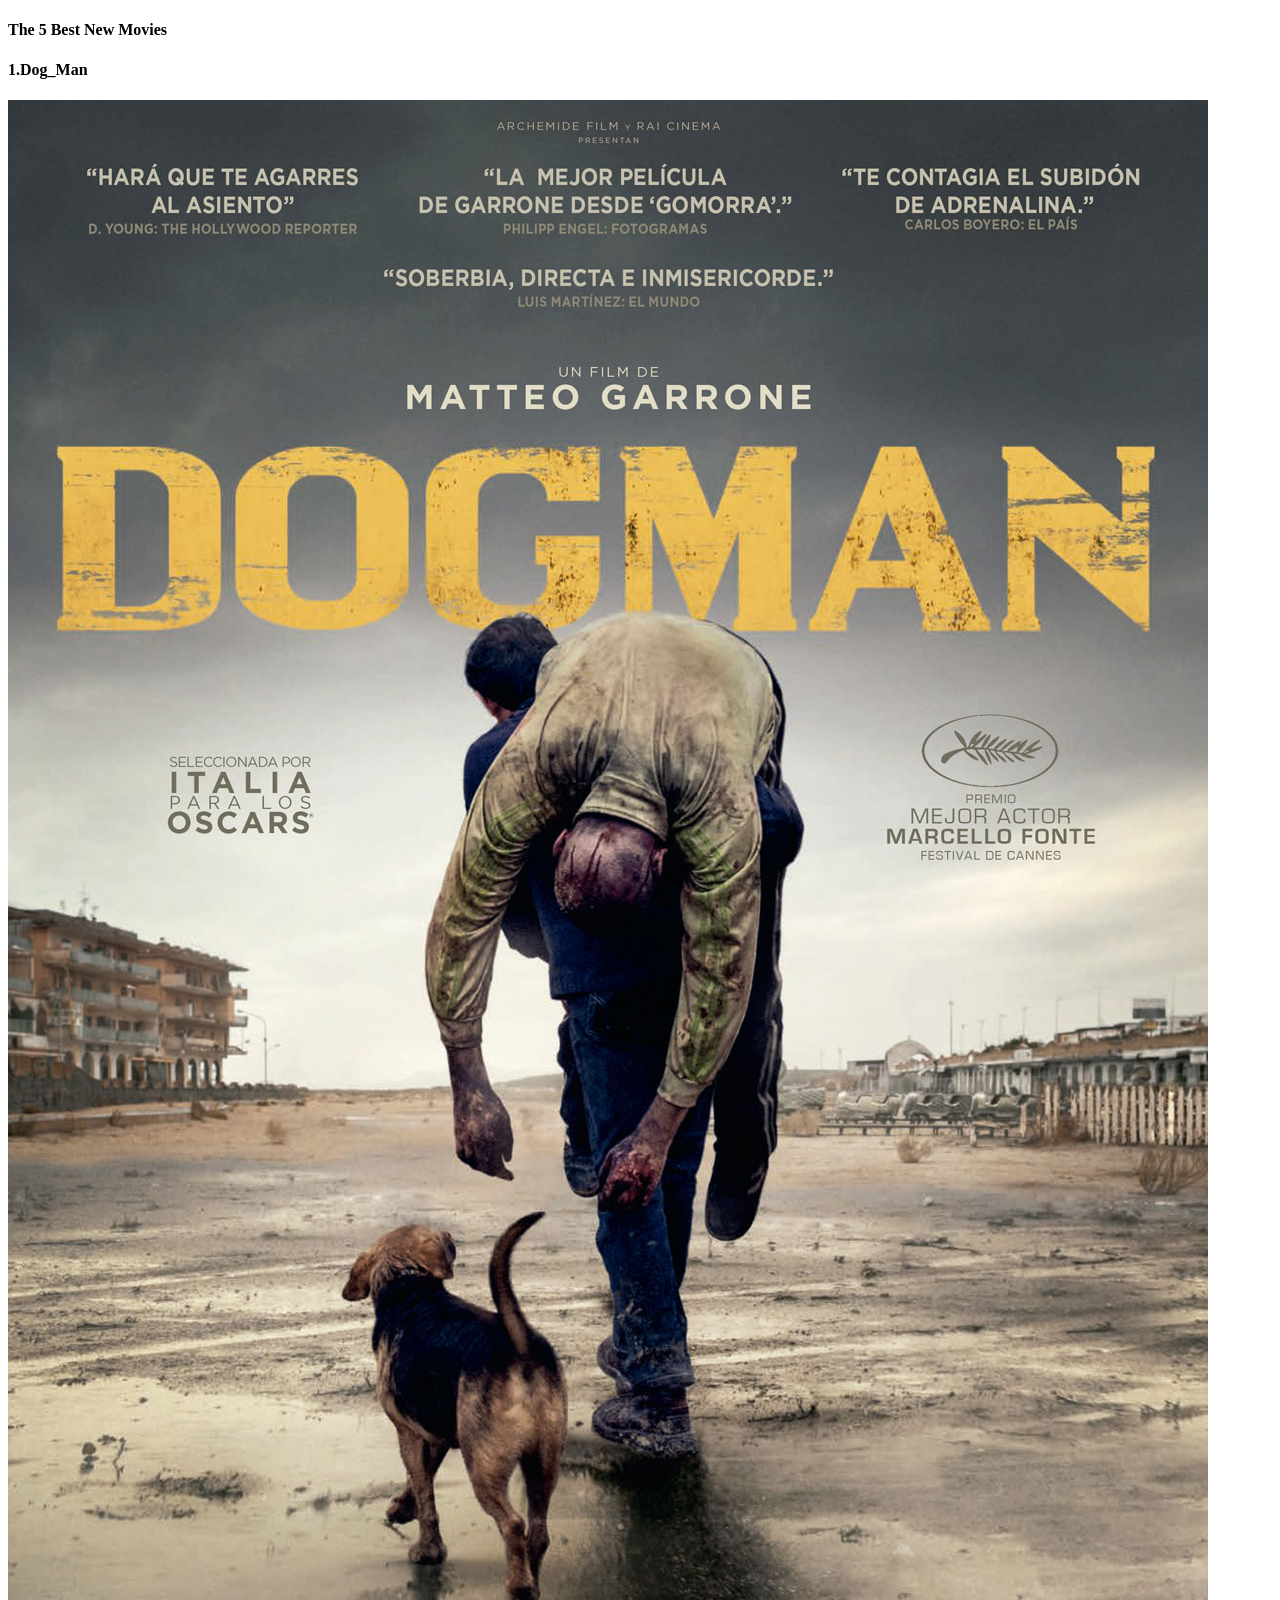
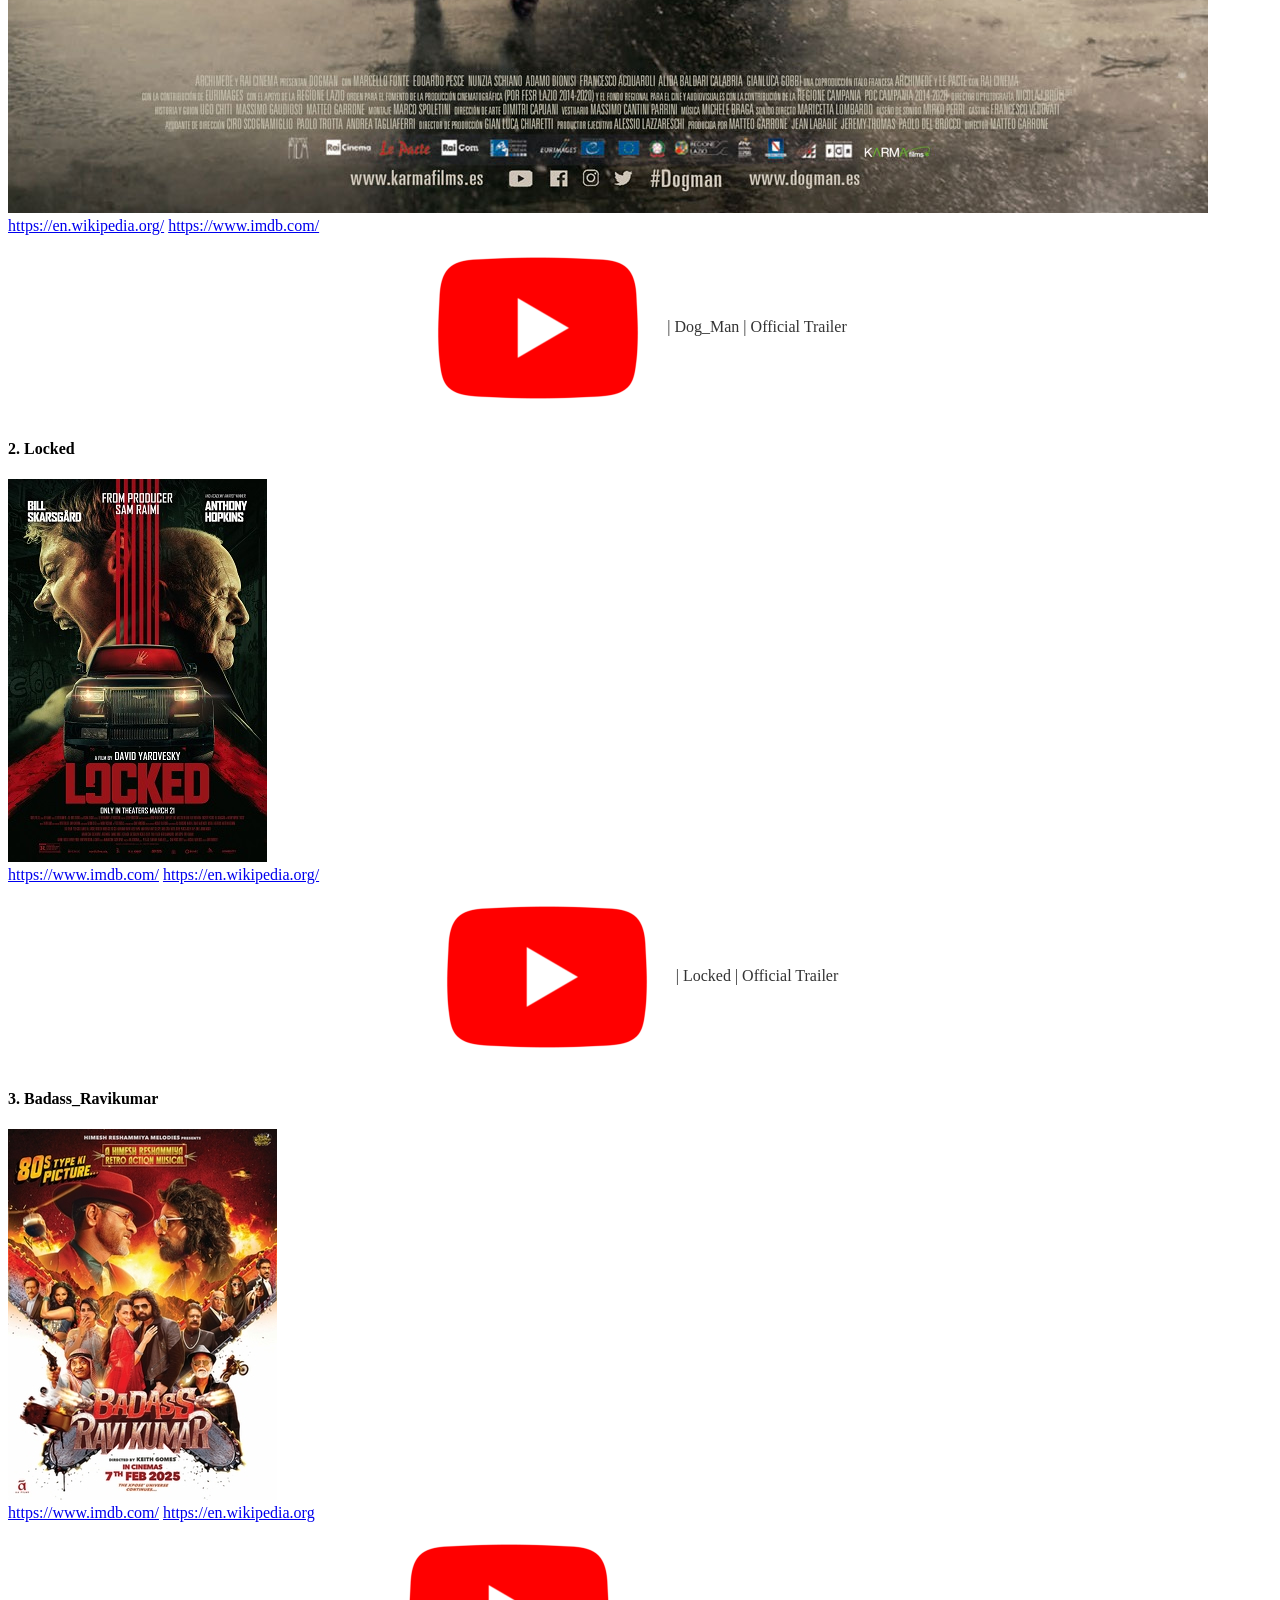
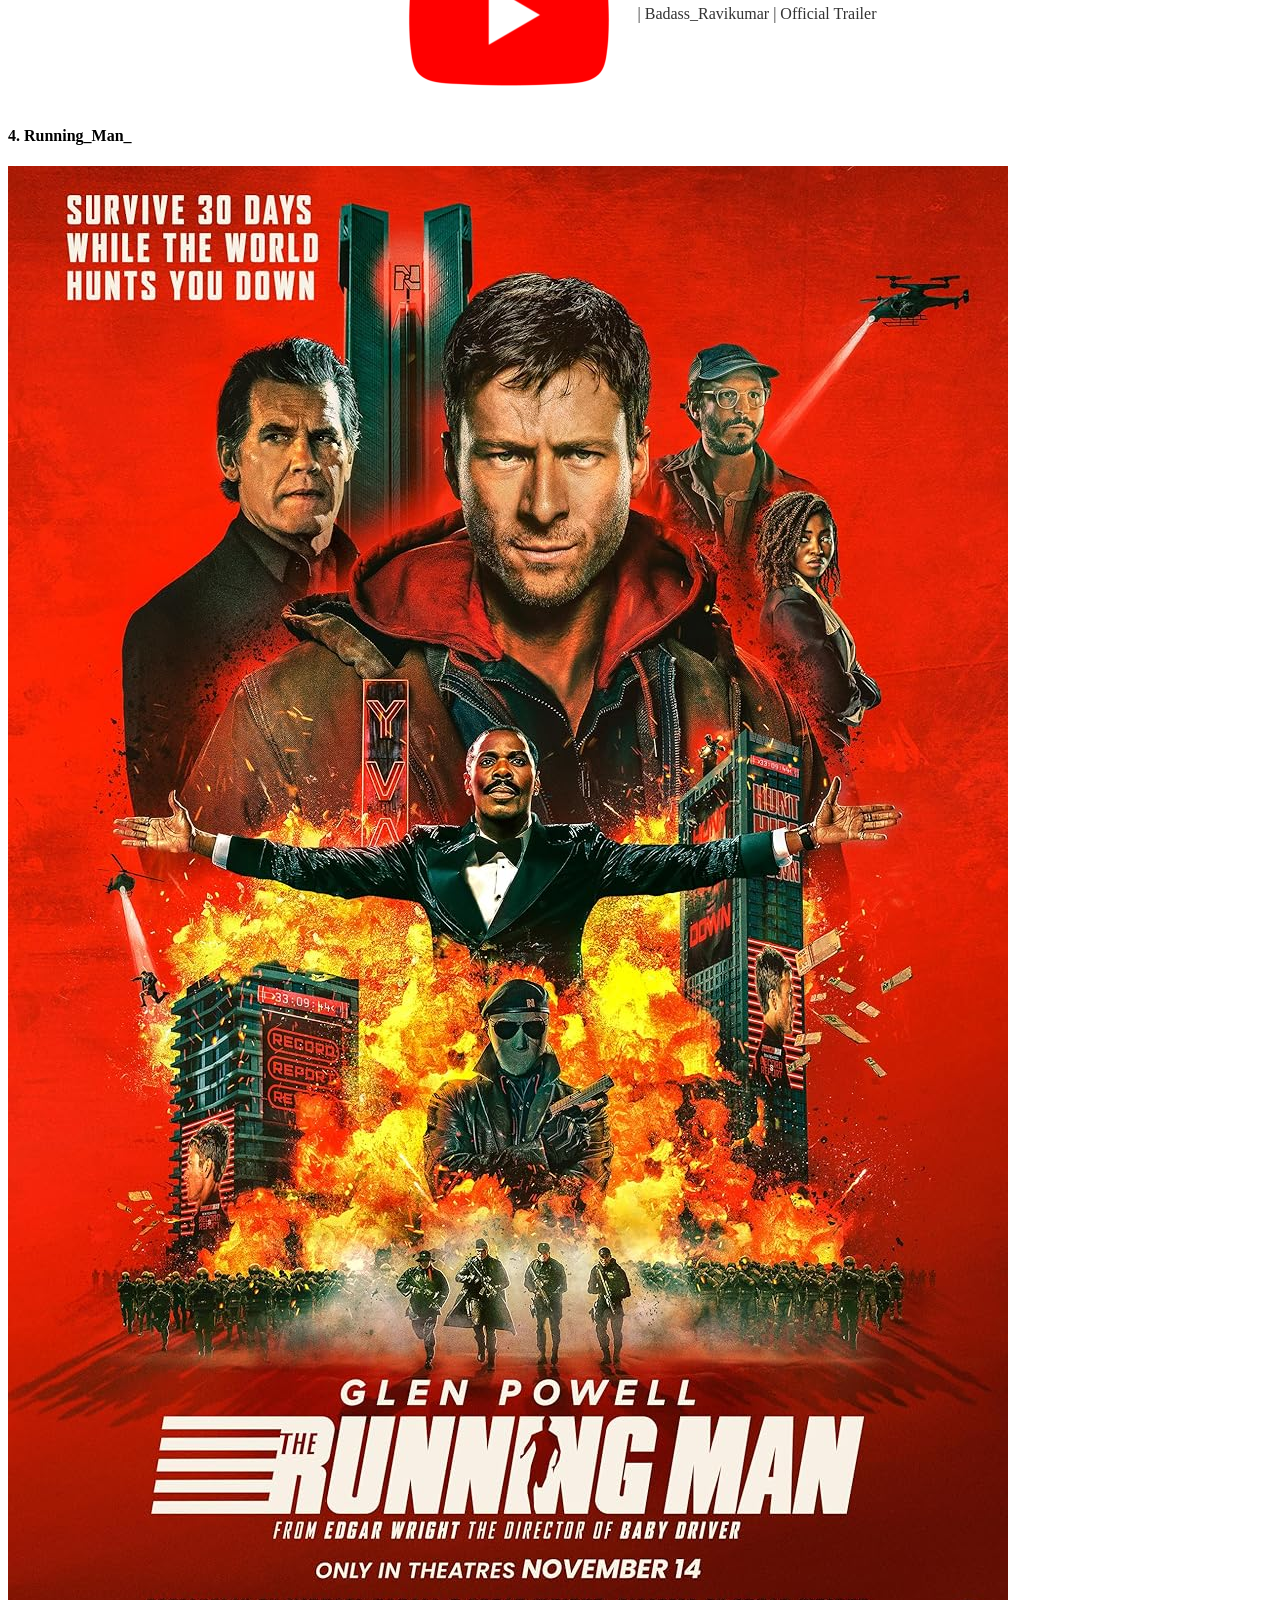
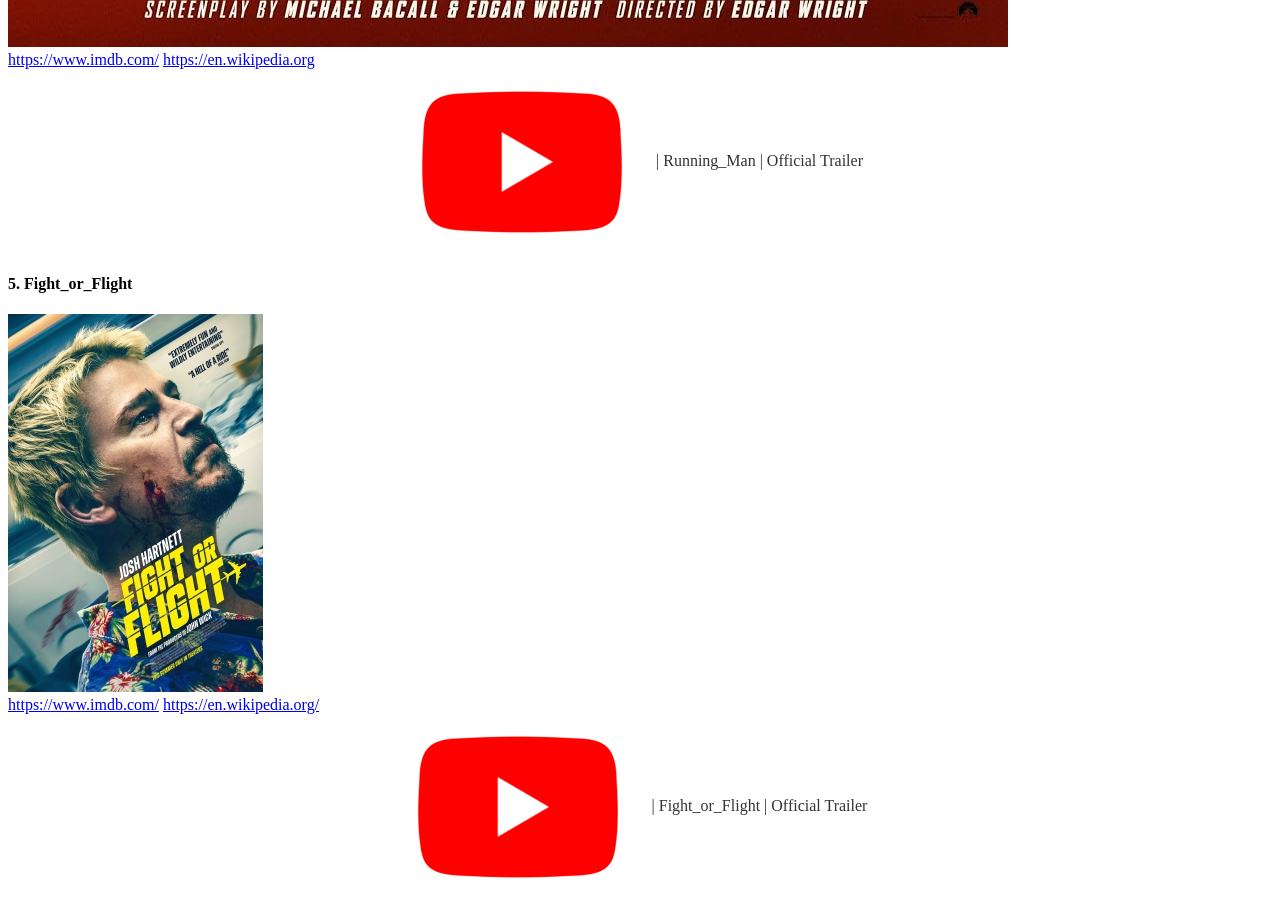
==== commit 3424febd: "update" ====
--- a/index.html
+++ b/index.html
@@ -104,4 +104,3 @@
 </body>
 </html>
 
-
